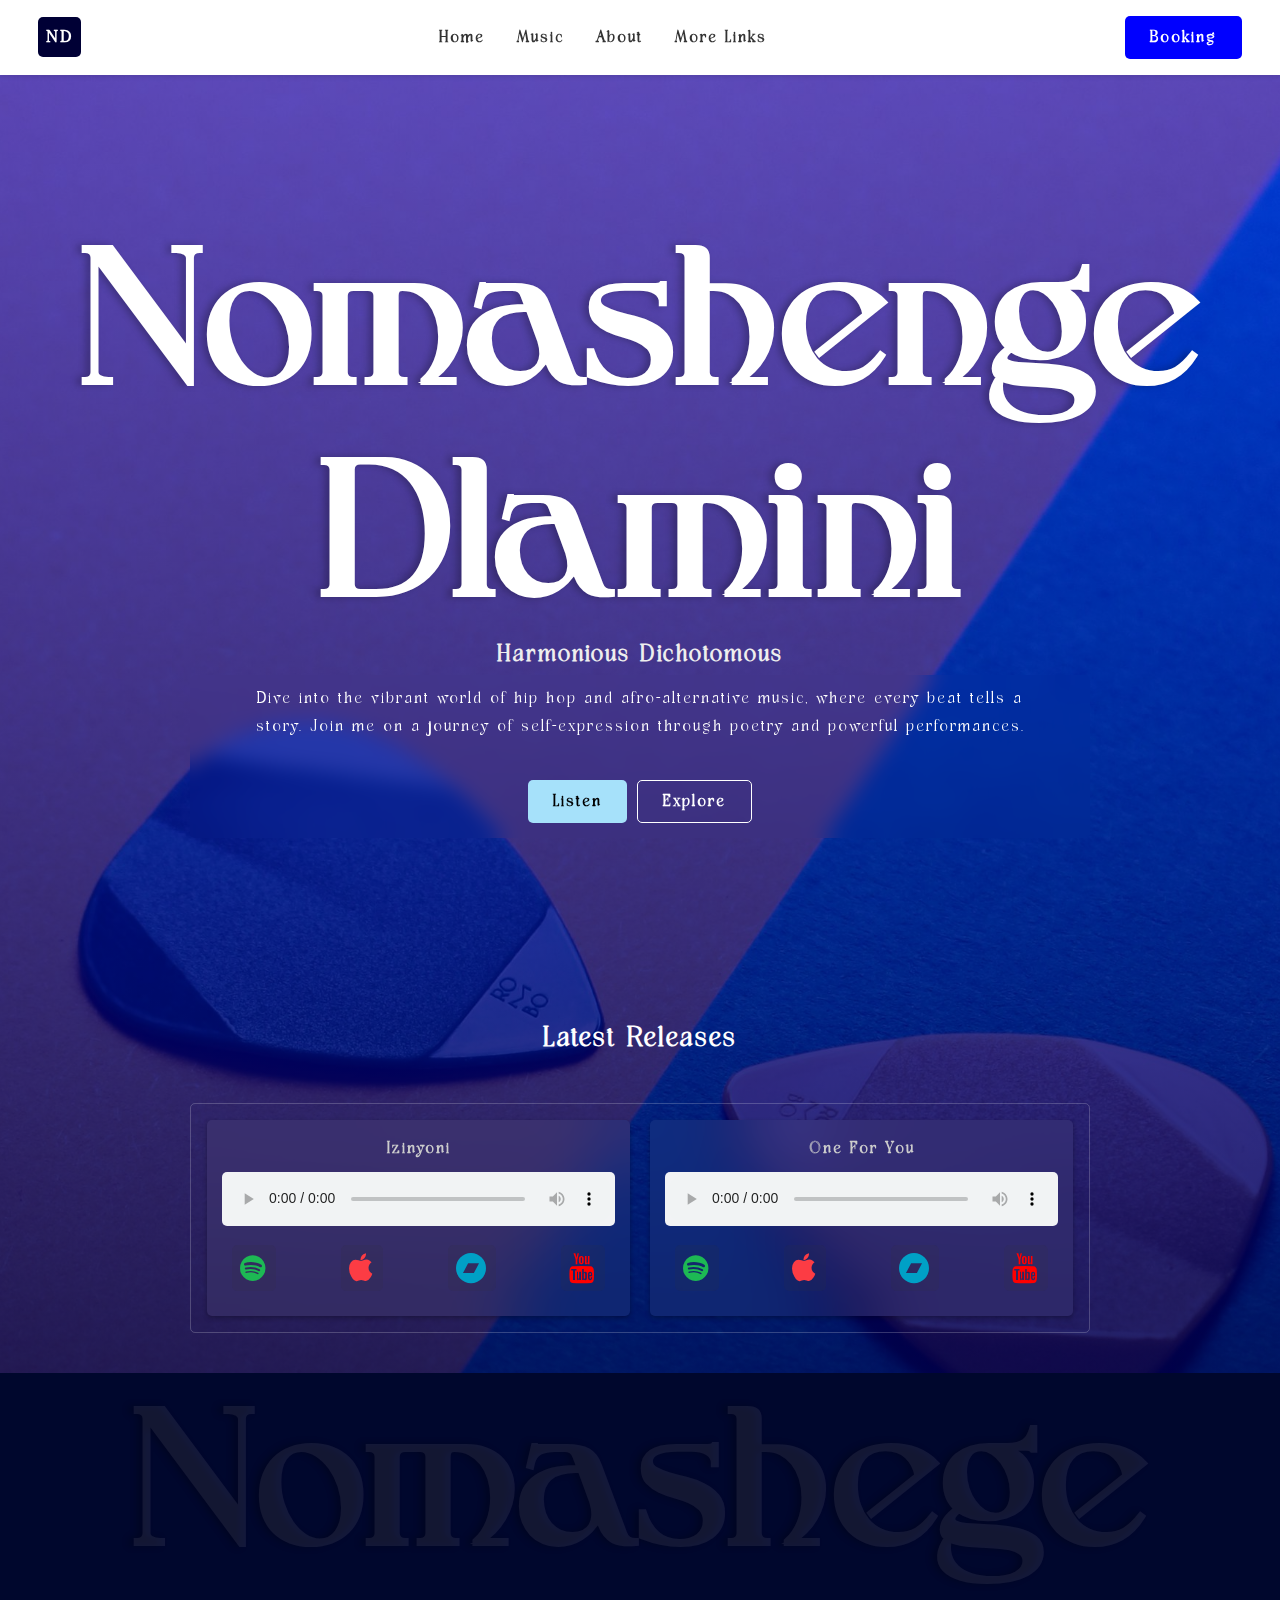
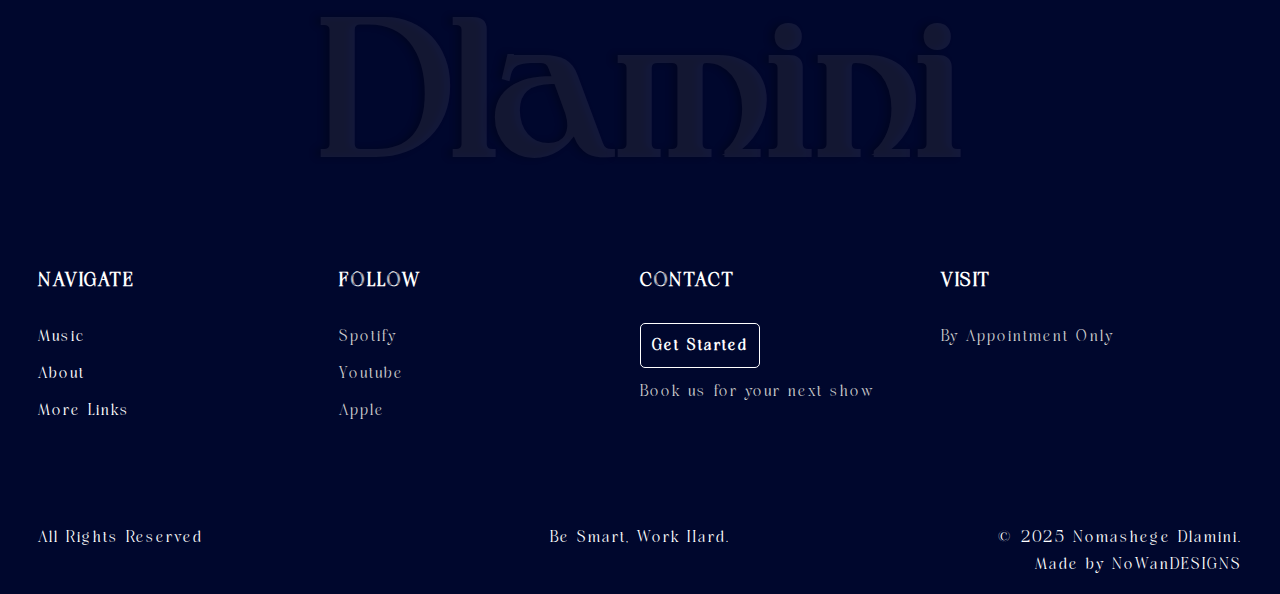
==== index.html @ 9e3f1941 "Footer section" ====
<!DOCTYPE html>
<html lang="en">
<head>
    <meta charset="UTF-8">
    <meta name="viewport" content="width=device-width, initial-scale=1.0">
    <link rel="stylesheet" href="https://cdnjs.cloudflare.com/ajax/libs/font-awesome/4.7.0/css/font-awesome.min.css">

    <link rel="stylesheet" href="style.css">
    <title>Nomashenge</title>
</head>
<body class="ovelay-color-music" >
    <header class="header">
        <nav class="navbar">
            <button class="hamburger" aria-label="Menu">
                <span></span>
                <span></span>
                <span></span>
            </button>

            <div class="logo">
            <a href="">ND<img src="" alt="" loading="lazy"></a>
        </div>


            <div class="nav-links">
                <a href="index.html">Home</a>
                <a href="about.html">Music</a>
                <a href="services.html">About</a>
                <a href="contact.html">More Links</a>
            </div>


            <a href="booking.html"><button class="login-button">Booking</button></a>
        </nav>
    </header>
    <section id="hero" >
        <div class="hero-content">
            <div class="main-title">
                <h1>Nomashenge Dlamini</h1>
            </div>
            <div class="hero-title">
                <h2>Harmonious Dichotomous</h2>
            </div>
            <div class="hero-detail">
                <div class="hero-text">
                <p>Dive into the vibrant world of hip hop and afro-alternative music, where every beat tells a story. Join me on a journey of self-expression through poetry and powerful performances.</p>
            </div>

                <div class="hero-buttons">
                    <a href="">
                        <button class="hero-btn1">Listen</button>
                        <a href="">
                            <button class="hero-btn2">Explore</button>
    

                    </a>
                </div>
            </div>
        </div>
    </section>

            <!-- Music Section -->
            <section id="music">
                <h2>Latest Releases</h2>
                <div class="music-list">
                    <div class="track">
                        <h3>Izinyoni</h3>
                        <audio controls class="audio-bg">
                            <source src="track1.mp3" type="audio/mpeg">
                            Your browser does not support the audio element.
                        </audio>
                        <div class="streaming-links">
                            <a href="#" class="fa fa-spotify"></a>
                            <a href="#" class="fa fa-apple"></a>
                            <a href="#" class="fa fa-bandcamp"></a>
                            <a href="#" class="fa fa-youtube"></a>
                        </div>
        
                    </div>
                    <div class="track">
                        <h3>One For You</h3>
                        <audio controls class="audio-bg">
                            <source src="track2.mp3" type="audio/mpeg">
                            Your browser does not support the audio element.
                        </audio>
                        <div class="streaming-links">
                            <a href="#" class="fa fa-spotify"></a>
                            <a href="#" class="fa fa-apple"></a>
                            <a href="#" class="fa fa-bandcamp"></a>
                            <a href="#" class="fa fa-youtube"></a>
                        </div>
        
                    </div>
                    <!-- Add more tracks as needed -->
                </div>
            </section>

<footer>
    <div class="bottom-title">
        <h1>Nomashege Dlamini</h1>
    </div>

    <div class="footer-grid">
        <div class="navigate col">
            <div class="col-content">
            <h3>Navigate</h3>
            <a href="">Music</a>
            <a href="">About</a>
            <a href="">More Links</a>
        </div>
        </div>
        <div class="follow col">
            <div class="col-content">

            <h3>Follow</h3>
            <span>Spotify</span>
            <span>Youtube</span>
            <span>Apple</span>
        </div>
        </div>

        <div class="contact col">
            <div class="col-content">

            <h3>Contact</h3>
            <a href="">Get Started</a>
            <p>Book us for your next show</p>
        </div>
        </div>

        <div class="visit col">
            <div class="col-content">

            <h3>Visit</h3>
            <p>By Appointment Only</p>
        </div>
        </div>
    </div>

    <div class="main-footer">
        <div class="rights">
         All Rights Reserved
    </div>

    <div class="tagline">
       Be Smart, Work Hard.
    </div>

    <div class="copyright">
        &copy; 2025 Nomashege Dlamini. Made by NoWanDESIGNS   
    </div>
    </div>
</footer>
            
    <script src="main.js"></script>
</body>
</html>
---- style.css ----
* {
    margin: 0;
    padding: 0;
    box-sizing: border-box;
    text-wrap: balance;
    font-family: 'chillen';
    letter-spacing: 2px;
    line-height: 1.7;
}

/* CSS HEX */
:root {
    --black: #02010aff;
    --oxford-blue: #04052eff;
    --federal-blue: #140152ff;
    --navy-blue: #22007cff;
    --duke-blue: #0d00a4ff;
}

/* CSS HSL */

:root {
    --black: hsla(247, 82%, 2%, 1);
    --oxford-blue: hsla(239, 84%, 10%, 1);
    --federal-blue: hsla(254, 98%, 16%, 1);
    --navy-blue: hsla(256, 100%, 24%, 1);
    --duke-blue: hsla(245, 100%, 32%, 1);

}

:root {
    /* CSS HEX */
    --oxford-blue: #00072dff;
    --penn-blue: #001c55ff;
    --royal-blue-traditional: #0a2472ff;
    --bice-blue: #0e6ba8ff;
    --non-photo-blue: #a6e1faff;

}

@font-face {
    font-family: 'falheiz';
    src: url(fonts/falheizregular-l3pne.ttf);
}

@font-face {
    font-family: 'chillen';
    src: url(fonts/Chillen.ttf);
}

@font-face {
    font-family: 'bogart trial';
    src: url(fonts/Bogart-Regular-trial.ttf);
}

a {
    text-decoration: none;
    color: #333;
}

button {
    padding: 8px 25px;
    border: none;
    border-radius: 5px;
    font-size: 1rem;
    font-weight: 600;
    cursor: pointer;
    transition: all .3s;
}

button:hover {
    transform: translateY(-3px);
}

.overlay-color {
    border-image: linear-gradient(rgba(0, 0, 255, 0.589), rgb(0, 0, 26)) fill 1;
}

.ovelay-color-music {
    border-image: linear-gradient(rgba(0, 0, 255, 0.589), rgb(0, 0, 26)) fill 1;
}

body {
    width: 100%;
    background-color: #ffffff;
    color: #333;
    height: 100%;
    background-image: url(assets/images/pexels-rombo-1510555-3477581.jpg);
    background-position: center center;
    background-repeat: no-repeat;
    background-size: cover;

}

/* Header */

.header {
    position: sticky;
    top: 0;
    left: 0;
    right: 0;
    width: 100%;
    z-index: 1000;
    background-color: #fff;
    backdrop-filter: blur(10px);
    box-shadow: 0 2px 4px rgba(0, 0, 0, 0.1);
    transition: transform 0.3s ease-in-out;
}

.navbar {
    display: flex;
    position: sticky;
    z-index: 1000;
    top: 0;
    left: 0;
    right: 0;
    justify-content: space-between;
    align-items: center;
    padding: 1rem 3%;
    max-width: 100%;
    transition: all .3s ease-in;
}

/* Hide header on scroll down */
.header.hide {
    transform: translateY(-100%);
}

.logo a {
    font-size: 1rem;
    color: #fff;
    font-weight: 600;
    background-color: rgb(0, 0, 53);
    padding: 8px;
    font-family: 'bogart trial';
    border-radius: 5px;
}

/* Navigation Links */
.nav-links {
    display: flex;
    gap: 1rem;
}

.nav-links a {
    text-decoration: none;
    font-weight: 600;
    transition: color 0.3s ease;
    font-size: 1rem;
    transition: all .3s ease;
    padding: 0 8px;
    border-radius: 5px;
}

.nav-links a:hover {
    color: #007bff;
    background-color: #e7e7e7;
}

/* Hamburger Button */
.hamburger {
    display: none;
    flex-direction: column;
    gap: 5px;
    background: none;
    border: none;
    cursor: pointer;
}

.hamburger span {
    width: 27px;
    height: 2px;
    background-color: blue;
    transition: all 0.3s ease;
}

.login-button {
    border: none;
    background-color: blue;
    color: #fff;
}

.login-button:hover {
    background-color: rgb(0, 0, 173);
}

/* Responsive Breakpoints */
@media screen and (max-width: 768px) {
    .hamburger {
        display: flex;
    }

    .nav-links {
        display: none;
        position: absolute;
        top: 100%;
        left: 0;
        width: 100%;
        background-color: rgba(255, 255, 255, 0.637);
        backdrop-filter: blur(15px);
        flex-direction: column;
        padding: 1rem;
        box-shadow: 0 2px 4px rgba(0, 0, 0, 0.1);

    }

    /* Show mobile menu when active */
    .nav-links.active {
        display: flex;
    }


}

/* Hamburger Animation */
.hamburger.active span:nth-child(1) {
    transform: rotate(45deg) translate(5px, 5px);
}

.hamburger.active span:nth-child(2) {
    opacity: 0;
}

.hamburger.active span:nth-child(3) {
    transform: rotate(-45deg) translate(5px, -5px);
}

/* End of Header */



/* Hero section */
#hero {
    width: 100%;
    height: 100dvh;
    /* background-image: url(assets/images/pexels-rombo-1510555-3477581.jpg);
    background-position: center center;
    background-repeat: no-repeat;
    background-size: cover; */
    display: flex;
    align-items: center;
    justify-content: center;
}

.hero-content {
    color: #fff;
    background-color: rgba(168, 72, 8, 0);
    width: 100%;
    height: 100%;
    padding: 1rem 3%;
    display: flex;
    flex-direction: column;
    align-items: center;
    justify-content: center;
    z-index: 0;
}

@media(max-width:768px) {

    .hero-content {
        grid-template-columns: 1fr;
        height: 45vh;
        text-align: center;
        background-color: rgba(168, 72, 8, 0);
    }

    .hero-title h1 {
        font-size: 1.3rem;
        text-align: center;
    }

    .hero-detail {
        display: flex;
        flex-direction: column;
        align-items: center;
    }

    .hero-text {
        padding-bottom: 10px;
        font-weight: 200;
        line-height: 1;
    }


}

.main-title h1 {
    text-shadow: -5px 0px 7px rgba(0, 0, 0, 0.24);
    font-size: clamp(2rem, 280px, 15vw);
    line-height: 1.1;
    word-wrap: break-word;
    overflow-wrap: break-word;
    max-width: 100%;
    text-align: center;
    font-family: 'falheiz';
}

.hero-title {
    color: #eee;
}

.hero-detail {
    max-width: 900px;
    z-index: 2;
    backdrop-filter: blur(10px);
    padding: 10px;
    border-radius: 5px;
    display: flex;
    flex-direction: column;
    align-items: center;
    /* box-shadow: 5px 5px 160px rgba(0, 0, 0, 0.568); */
}

.hero-text {
    padding-bottom: 20px;
    font-weight: 200;
    line-height: 1;
    text-align: center;
}

.hero-buttons {
    display: flex;
    gap: 10px;
    padding: 5px;
    margin-top: 15px;
}

.hero-btn1 {
    background: var(--non-photo-blue);
}

.hero-btn1:hover {
    background-color: rgb(38, 104, 226);
    color: #fff;
}

.hero-btn2 {
    background-color: transparent;
    color: #fff;
    padding: 7px 25px;
    border: 1px #fff solid;
}

/* End Of Hero Section */

/* MUSIC SECTION */

/* Music Section Styles */
#music {
    padding: 40px 20px;
    text-align: center;
    /* background-color:rgba(10, 36, 114, 0.377);
    border-top-left-radius:50%;
    border-top-right-radius: 50%; */
}


#music h2 {
    color: #fff;
    font-size: 28px;
    margin-bottom: 40px;
}


.music-list {
    display: flex;
    border: 1px solid #ffffff34;
    align-items: center;
    justify-content: space-evenly;
    gap: 20px;
    max-width: 900px;
    padding: 1rem;
    margin: 0 auto;
    border-radius: 5px;

}

@media(max-width:768px) {
    .music-list {
        flex-direction: column;
    }

    #hero {
        height: 70dvh;
    }
}



.track {
    background-color: #f4f4f410;
    backdrop-filter: blur(30px);
    border-radius: 5px;
    padding: 15px;
    width: 100%;
    max-width: 500px;
    box-shadow: 0 2px 5px rgba(0, 0, 0, 0.3);
}


.track h3 {
    font-size: 16px;
    margin-bottom: 10px;
    color: #ccc;
}


audio {
    width: 100%;
    /* background-color: #007bff; */
}

.audio-bg {
    border-radius: 5px;
    background-color: #F2F3F5;

}

/* STREAMING LINKS */

.streaming-links {
    padding: 10px;
    display: flex;
    justify-content: space-between;
    align-items: center;
    flex-wrap: wrap;
}

.streaming-links a {
    padding: 8px;
    background: #3333331f;
    border-radius: 5px;
    text-decoration: none;
    font-size: 30px;
    font-weight: 500;
    color: #f50057;
    transition: all .3s ease;
}

.streaming-links a:nth-child(1) {
    color: #1db954;
}

.streaming-links a:nth-child(2) {
    color: #fc3c44;
}

.streaming-links a:nth-child(3) {
    color: #00a0c6;
}

.streaming-links a:nth-child(4) {
    color: #ff0000;
}

.streaming-links a:hover {
    background: #555;
    transform: translateY(-2px);
}

/* END OF MUSIC SECTION */

/* BOOKING SECTION */

.container {
    max-width: 1200px;
    margin: 0 auto;
    padding: 2rem;
    color: #fff;
}

.booking-header {
    text-align: center;
    margin-bottom: 2rem;
}

.booking-header h1 {
    font-size: 2.5rem;
    margin-bottom: 0.5rem;
}

.booking-header h1 span {
    /* font-family: 'falheiz'; */
    font-size: clamp (28px, 2rem, 68px);
    /* font-weight: 200; */
    letter-spacing: clamp (14px, 1.4rem, 24px);
    /* line-height: 1.1; */
}

.booking-header h2 {
    /* color: #666; */
    font-weight: normal;
}

.form-grid {
    display: grid;
    grid-template-columns: repeat(2, 1fr);
    gap: 1.5rem;
    margin-bottom: 2rem;
}

.form-full {
    grid-column: 1 / -1;
}

.form-group {
    display: flex;
    flex-direction: column;
}

.form-group ::placeholder {
    color: #ccc;
    font-family: poppins;
    font-weight: 300;
}

.form-group label {
    margin-bottom: 0.5rem;
    font-weight: 500;
    font-family: poppins;

    /* color: #fff; */
}

.form-full-label {
    /* font-family: poppins; */
    text-transform: uppercase;
    font-size: 18px;
    border-bottom: 4px solid var(--non-photo-blue);
    padding: 8px;
}

.form-group input,
.form-group select,
.form-group textarea {
    padding: 0.75rem;
    border: 1px solid #ddd;
    border-radius: 5px;
    font-size: 1rem;
    background-color: var(--federal-blue);
    color: #f7f7f7;
    font-family: poppins;

}

.checkbox-group {
    display: grid;
    grid-template-columns: repeat(auto-fill, minmax(200px, 1fr));
    gap: 0.5rem;
    margin: 1rem 0;
}

.checkbox-item {
    display: flex;
    align-items: center;
    gap: 0.5rem;
    font-family: poppins;

}

.btn {
    background-color: var(--non-photo-blue);
    color: var(--black);
    border: none;
    padding: 0.75rem 2rem;
    font-size: 1rem;
    border-radius: 4px;
    cursor: pointer;
    transition: all 0.3s ease;
}

.btn:hover {
    background: var(--bice-blue);
    color: #fff;
}

.process-steps {
    background: #f4f4f410;
    backdrop-filter: blur(30px);
    padding: 2rem;
    border-radius: 8px;
    margin-top: 2rem;

    h3 {
        border-bottom: 4px solid var(--bice-blue);
        padding: 8px;
        margin-bottom: 20px;
    }
}

.step {
    margin-bottom: 1.5rem;
    padding-left: 2rem;
    position: relative;

    h4,
    p {
        font-family: poppins;
        color: #ccc;
        margin-bottom: 10px;
        font-weight: 300;

    }
}

.step:before {
    content: '';
    position: absolute;
    left: 0;
    top: 0;
    width: 24px;
    height: 24px;
    background: var(--bice-blue);
    border-radius: 5px;
    color: white;
    text-align: center;
    line-height: 24px;

}

@media (max-width: 768px) {
    .form-grid {
        grid-template-columns: 1fr;
    }

    .container {
        padding: 1rem;
    }

    .booking-header h1 {
        font-size: 2rem;
    }
}

/* END OF BOOKING SECTION */

/* FOOTER */

footer {
    background-color: var(--oxford-blue);
    color: #fff;
    width: 100%;
    height: 100%;
    display: flex;
    flex-direction: column;
    justify-content: space-between;
    gap: 20px;
    padding: 0 3%;
}

.bottom-title h1 {
    text-shadow: -5px 0px 7px rgba(0, 0, 0, 0.24);
    font-size: clamp(2rem, 200px, 15vw);
    line-height: 1.1;
    word-wrap: break-word;
    overflow-wrap: break-word;
    max-width: 100%;
    text-align: center;
    font-family: 'falheiz';
    color: #ffffff13;
    margin-bottom: 3rem;
}

.footer-grid {
    display: grid;
    grid-template-columns: 1fr 1fr 1fr 1fr;
    width: 100%;
    margin-bottom: 4rem;

    a{
        color: #fff;
    }

    h3{
        color: #fff;

    }

}

@media(max-width:768px){
    .footer-grid{
        grid-template-columns: 1fr;
    }

    .main-footer{
       display: grid;
    }
    
}

.col{
    display: flex;
    flex-direction: column;
    gap: 10px;
    /* border: 1px solid #333; */
}

.col-content{
    color: #ccc;
    display: flex;
    flex-direction: column;
    gap: 10px;

}

.footer-grid h3{
    font-size: 20px;
    text-transform: uppercase;
    margin-bottom: 15px;

}

.contact a{
    background-color: transparent;
    border: 1px solid #fff;
    width: 120px;
    text-align: center;
    border-radius: 5px;
    padding: 8px ;
    color: #fff;
    font-weight: 600;
}

.main-footer{
    display: grid;
    grid-template-columns: 1fr 1fr 1fr;
    justify-content: space-between;
    /* background-color: var(--black); */
    padding: 1rem 0;
}

.tagline{
    text-align: center;
}
.copyright{
    text-align: right;
}
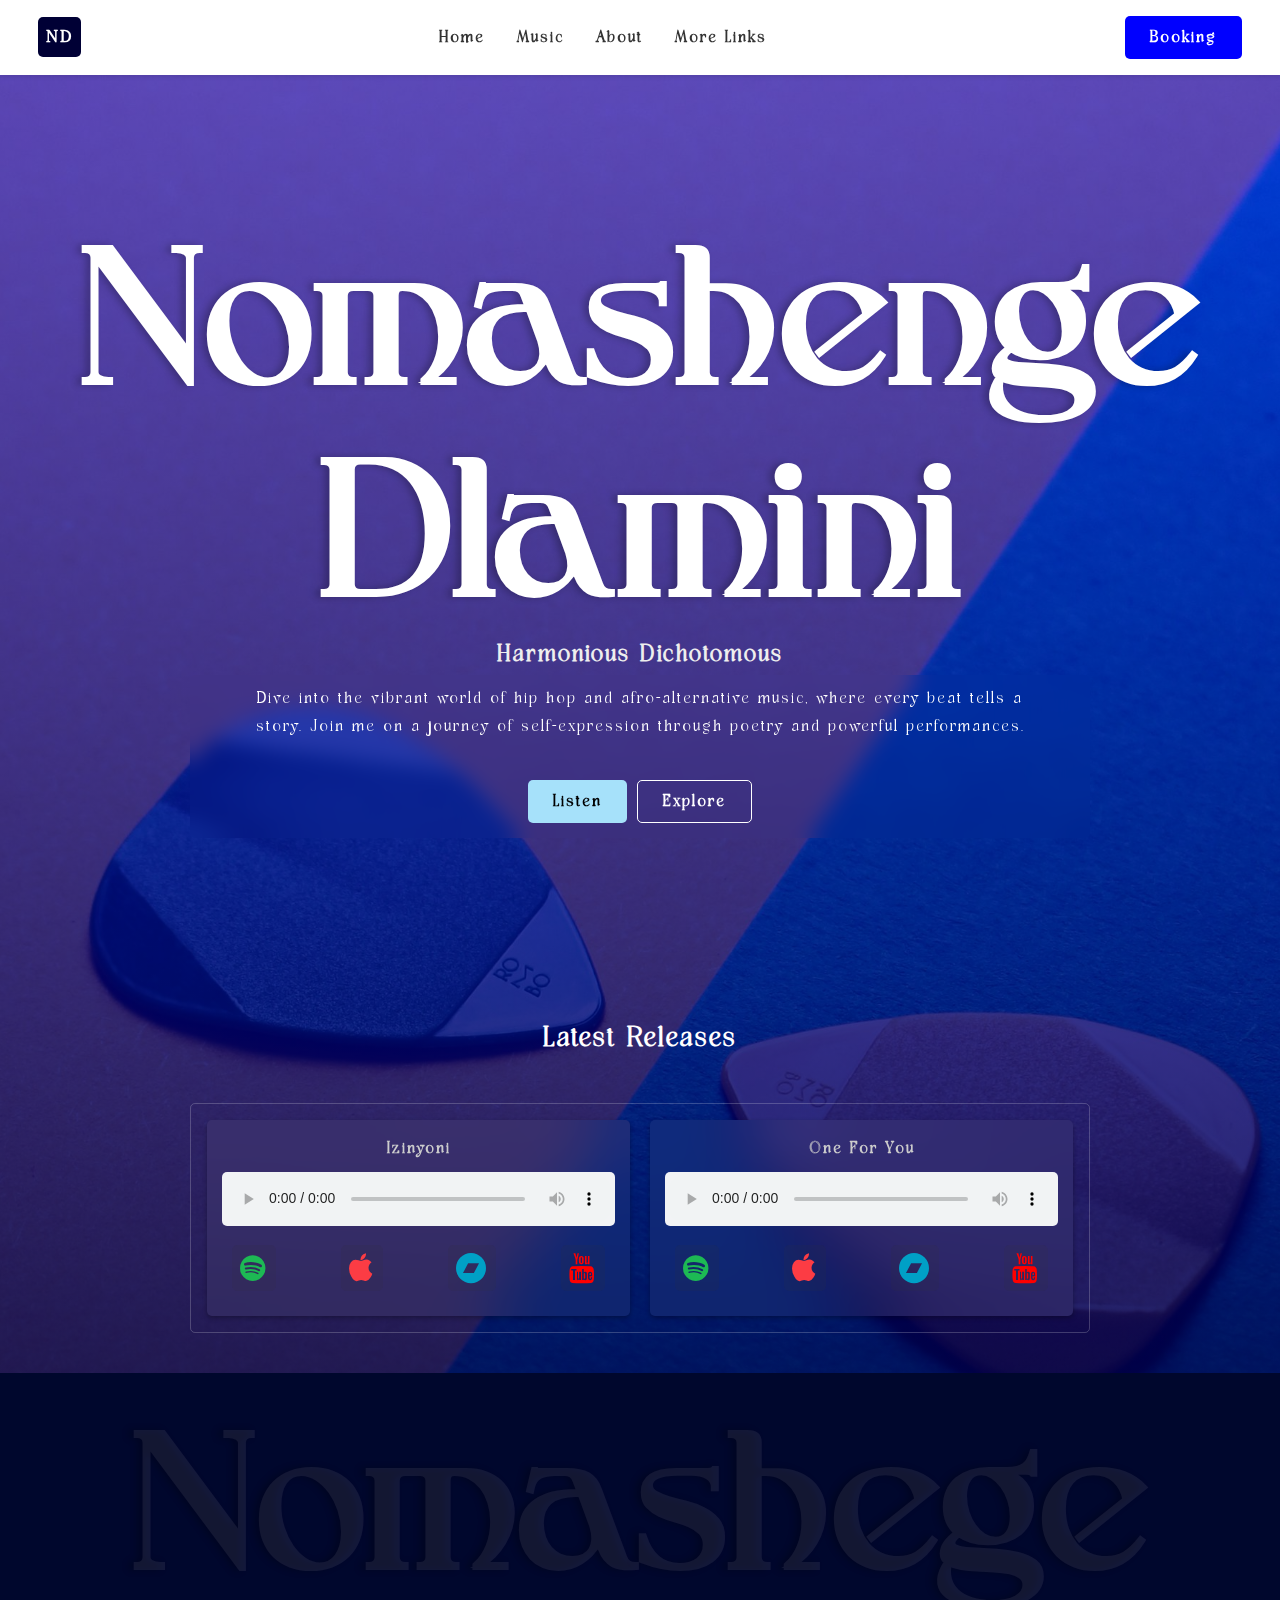
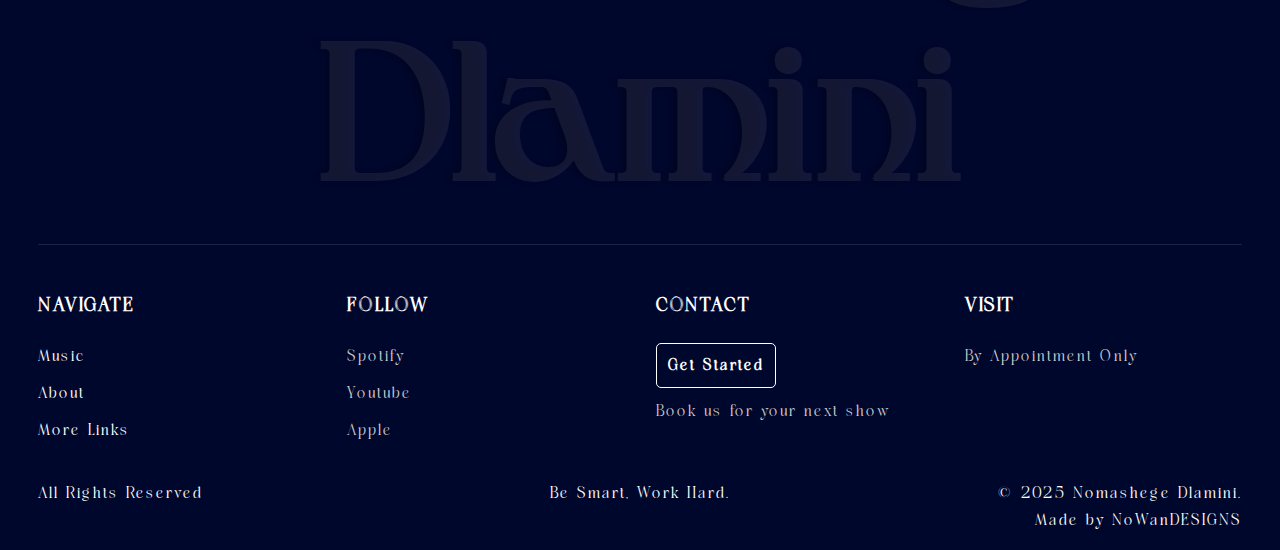
==== commit a55bc735: "Footer alignment" ====
--- a/index.html
+++ b/index.html
@@ -1,5 +1,6 @@
 <!DOCTYPE html>
 <html lang="en">
+
 <head>
     <meta charset="UTF-8">
     <meta name="viewport" content="width=device-width, initial-scale=1.0">
@@ -8,7 +9,8 @@
     <link rel="stylesheet" href="style.css">
     <title>Nomashenge</title>
 </head>
-<body class="ovelay-color-music" >
+
+<body class="ovelay-color-music">
     <header class="header">
         <nav class="navbar">
             <button class="hamburger" aria-label="Menu">
@@ -18,8 +20,8 @@
             </button>
 
             <div class="logo">
-            <a href="">ND<img src="" alt="" loading="lazy"></a>
-        </div>
+                <a href="">ND<img src="" alt="" loading="lazy"></a>
+            </div>
 
 
             <div class="nav-links">
@@ -33,7 +35,7 @@
             <a href="booking.html"><button class="login-button">Booking</button></a>
         </nav>
     </header>
-    <section id="hero" >
+    <section id="hero">
         <div class="hero-content">
             <div class="main-title">
                 <h1>Nomashenge Dlamini</h1>
@@ -43,115 +45,117 @@
             </div>
             <div class="hero-detail">
                 <div class="hero-text">
-                <p>Dive into the vibrant world of hip hop and afro-alternative music, where every beat tells a story. Join me on a journey of self-expression through poetry and powerful performances.</p>
-            </div>
+                    <p>Dive into the vibrant world of hip hop and afro-alternative music, where every beat tells a
+                        story. Join me on a journey of self-expression through poetry and powerful performances.</p>
+                </div>
 
                 <div class="hero-buttons">
                     <a href="">
                         <button class="hero-btn1">Listen</button>
                         <a href="">
                             <button class="hero-btn2">Explore</button>
-    
 
-                    </a>
+
+                        </a>
                 </div>
             </div>
         </div>
     </section>
 
-            <!-- Music Section -->
-            <section id="music">
-                <h2>Latest Releases</h2>
-                <div class="music-list">
-                    <div class="track">
-                        <h3>Izinyoni</h3>
-                        <audio controls class="audio-bg">
-                            <source src="track1.mp3" type="audio/mpeg">
-                            Your browser does not support the audio element.
-                        </audio>
-                        <div class="streaming-links">
-                            <a href="#" class="fa fa-spotify"></a>
-                            <a href="#" class="fa fa-apple"></a>
-                            <a href="#" class="fa fa-bandcamp"></a>
-                            <a href="#" class="fa fa-youtube"></a>
-                        </div>
-        
-                    </div>
-                    <div class="track">
-                        <h3>One For You</h3>
-                        <audio controls class="audio-bg">
-                            <source src="track2.mp3" type="audio/mpeg">
-                            Your browser does not support the audio element.
-                        </audio>
-                        <div class="streaming-links">
-                            <a href="#" class="fa fa-spotify"></a>
-                            <a href="#" class="fa fa-apple"></a>
-                            <a href="#" class="fa fa-bandcamp"></a>
-                            <a href="#" class="fa fa-youtube"></a>
-                        </div>
-        
-                    </div>
-                    <!-- Add more tracks as needed -->
+    <!-- Music Section -->
+    <section id="music">
+        <h2>Latest Releases</h2>
+        <div class="music-list">
+            <div class="track">
+                <h3>Izinyoni</h3>
+                <audio controls class="audio-bg">
+                    <source src="track1.mp3" type="audio/mpeg">
+                    Your browser does not support the audio element.
+                </audio>
+                <div class="streaming-links">
+                    <a href="#" class="fa fa-spotify"></a>
+                    <a href="#" class="fa fa-apple"></a>
+                    <a href="#" class="fa fa-bandcamp"></a>
+                    <a href="#" class="fa fa-youtube"></a>
                 </div>
-            </section>
 
-<footer>
-    <div class="bottom-title">
-        <h1>Nomashege Dlamini</h1>
-    </div>
+            </div>
+            <div class="track">
+                <h3>One For You</h3>
+                <audio controls class="audio-bg">
+                    <source src="track2.mp3" type="audio/mpeg">
+                    Your browser does not support the audio element.
+                </audio>
+                <div class="streaming-links">
+                    <a href="#" class="fa fa-spotify"></a>
+                    <a href="#" class="fa fa-apple"></a>
+                    <a href="#" class="fa fa-bandcamp"></a>
+                    <a href="#" class="fa fa-youtube"></a>
+                </div>
 
-    <div class="footer-grid">
-        <div class="navigate col">
-            <div class="col-content">
-            <h3>Navigate</h3>
-            <a href="">Music</a>
-            <a href="">About</a>
-            <a href="">More Links</a>
+            </div>
+            <!-- Add more tracks as needed -->
         </div>
-        </div>
-        <div class="follow col">
-            <div class="col-content">
+    </section>
 
-            <h3>Follow</h3>
-            <span>Spotify</span>
-            <span>Youtube</span>
-            <span>Apple</span>
-        </div>
+    <footer>
+        <div class="bottom-title">
+            <h1>Nomashege Dlamini</h1>
         </div>
 
-        <div class="contact col">
-            <div class="col-content">
+        <div class="footer-grid">
+            <div class="navigate col">
+                <div class="col-content">
+                    <h3>Navigate</h3>
+                    <a href="">Music</a>
+                    <a href="">About</a>
+                    <a href="">More Links</a>
+                </div>
+            </div>
+            <div class="follow col">
+                <div class="col-content">
 
-            <h3>Contact</h3>
-            <a href="">Get Started</a>
-            <p>Book us for your next show</p>
-        </div>
+                    <h3>Follow</h3>
+                    <span>Spotify</span>
+                    <span>Youtube</span>
+                    <span>Apple</span>
+                </div>
+            </div>
+
+            <div class="contact col">
+                <div class="col-content">
+
+                    <h3>Contact</h3>
+                    <a href="">Get Started</a>
+                    <p>Book us for your next show</p>
+                </div>
+            </div>
+
+            <div class="visit col">
+                <div class="col-content">
+
+                    <h3>Visit</h3>
+                    <p>By Appointment Only</p>
+                </div>
+            </div>
         </div>
 
-        <div class="visit col">
-            <div class="col-content">
+        <div class="main-footer">
+            <div class="rights">
+                All Rights Reserved
+            </div>
 
-            <h3>Visit</h3>
-            <p>By Appointment Only</p>
+            <div class="tagline">
+                Be Smart, Work Hard.
+            </div>
+
+            <div class="copyright">
+                &copy; 2025 Nomashege Dlamini. Made by NoWanDESIGNS
+            </div>
         </div>
-        </div>
-    </div>
+    </footer>
 
-    <div class="main-footer">
-        <div class="rights">
-         All Rights Reserved
-    </div>
-
-    <div class="tagline">
-       Be Smart, Work Hard.
-    </div>
-
-    <div class="copyright">
-        &copy; 2025 Nomashege Dlamini. Made by NoWanDESIGNS   
-    </div>
-    </div>
-</footer>
-            
     <script src="main.js"></script>
 </body>
+
 </html>--- a/style.css
+++ b/style.css
@@ -658,14 +658,16 @@
     text-align: center;
     font-family: 'falheiz';
     color: #ffffff13;
-    margin-bottom: 3rem;
+    padding-top: 1.5rem;
+    padding-bottom: 1.5rem;
+    border-bottom: 1px solid #ffffff1e;
 }
 
 .footer-grid {
     display: grid;
     grid-template-columns: 1fr 1fr 1fr 1fr;
     width: 100%;
-    margin-bottom: 4rem;
+    gap: 2rem;
 
     a{
         color: #fff;
@@ -684,16 +686,24 @@
     }
 
     .main-footer{
-       display: grid;
-    }
+        font-size: 11px;
+    }
+
+    .col{
+        border-top: 1px solid #333;
+        padding-top: 1.5rem;
+        }
+
+        .bottom-title h1 {
+            border: none;
+        }
     
 }
 
 .col{
     display: flex;
     flex-direction: column;
-    gap: 10px;
-    /* border: 1px solid #333; */
+    padding-top: 1.5rem;
 }
 
 .col-content{
@@ -707,7 +717,7 @@
 .footer-grid h3{
     font-size: 20px;
     text-transform: uppercase;
-    margin-bottom: 15px;
+    margin-bottom: 10px;
 
 }
 
@@ -725,7 +735,6 @@
 .main-footer{
     display: grid;
     grid-template-columns: 1fr 1fr 1fr;
-    justify-content: space-between;
     /* background-color: var(--black); */
     padding: 1rem 0;
 }
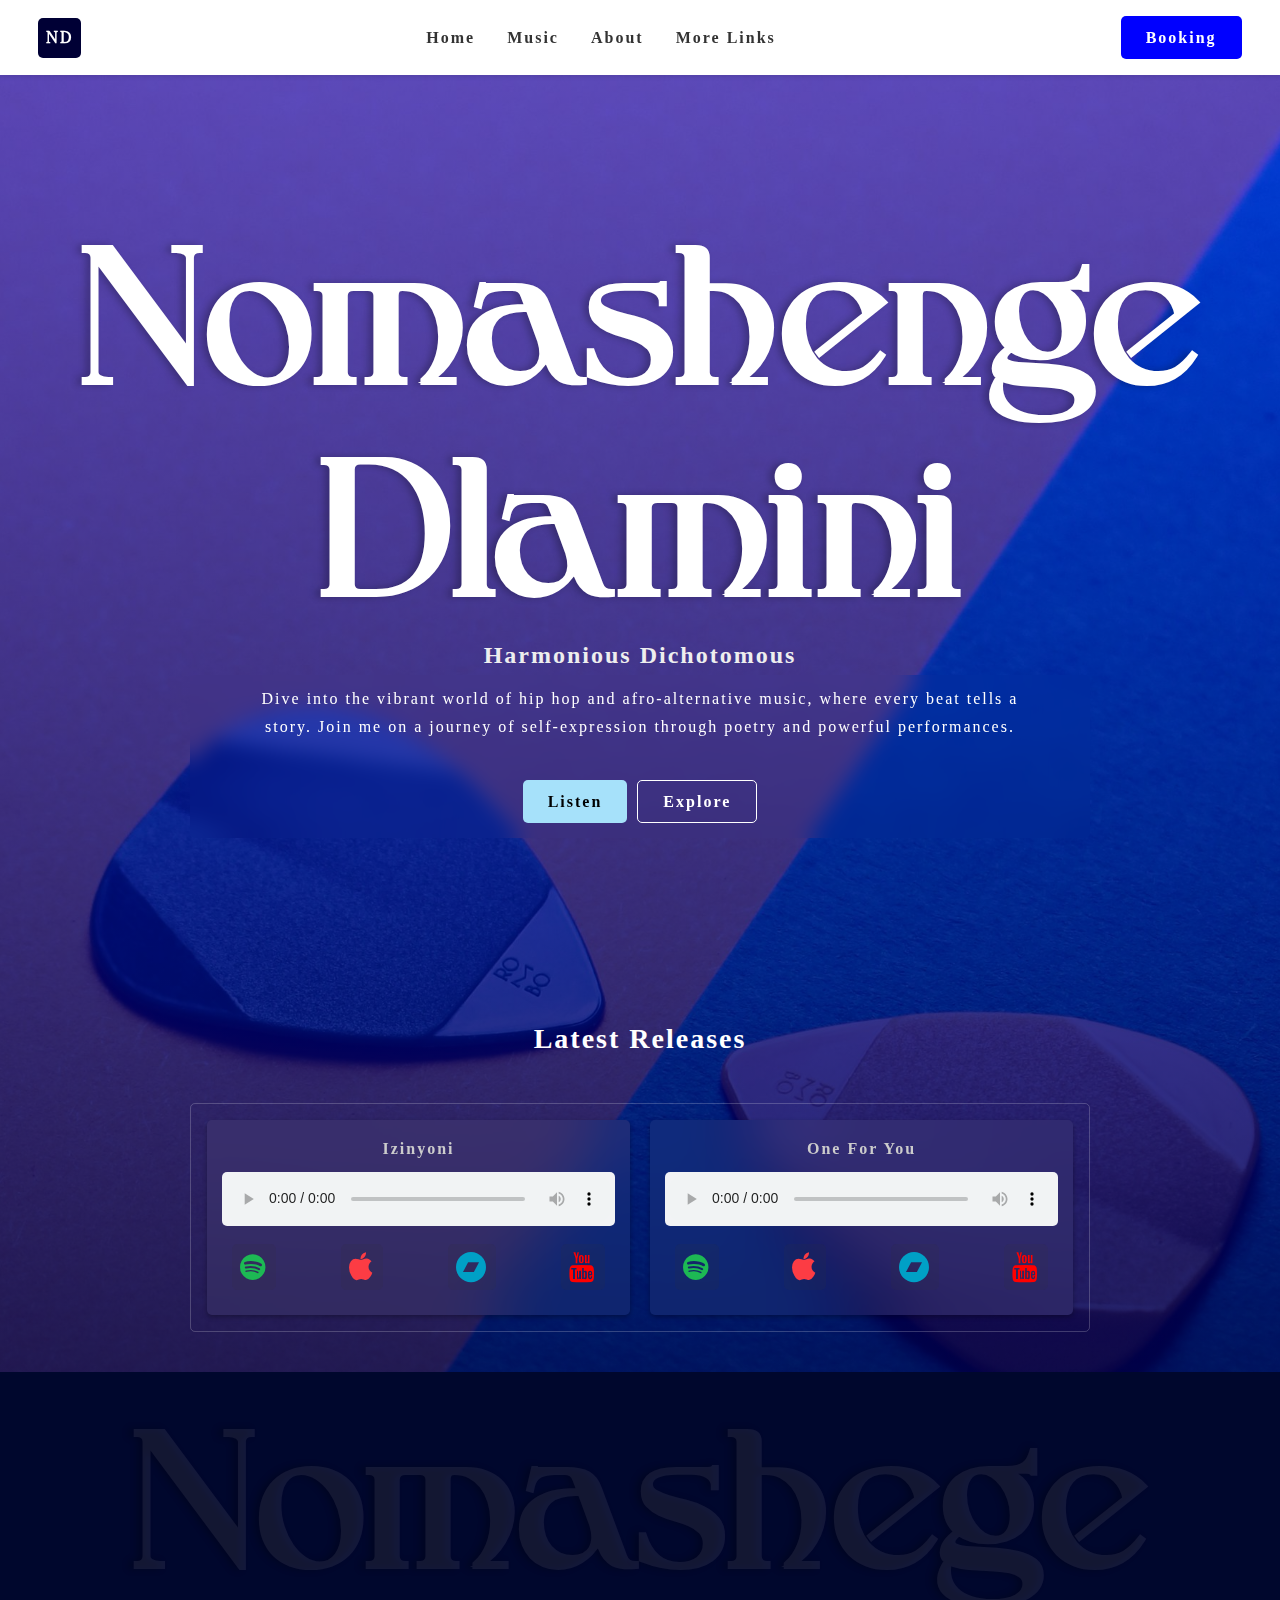
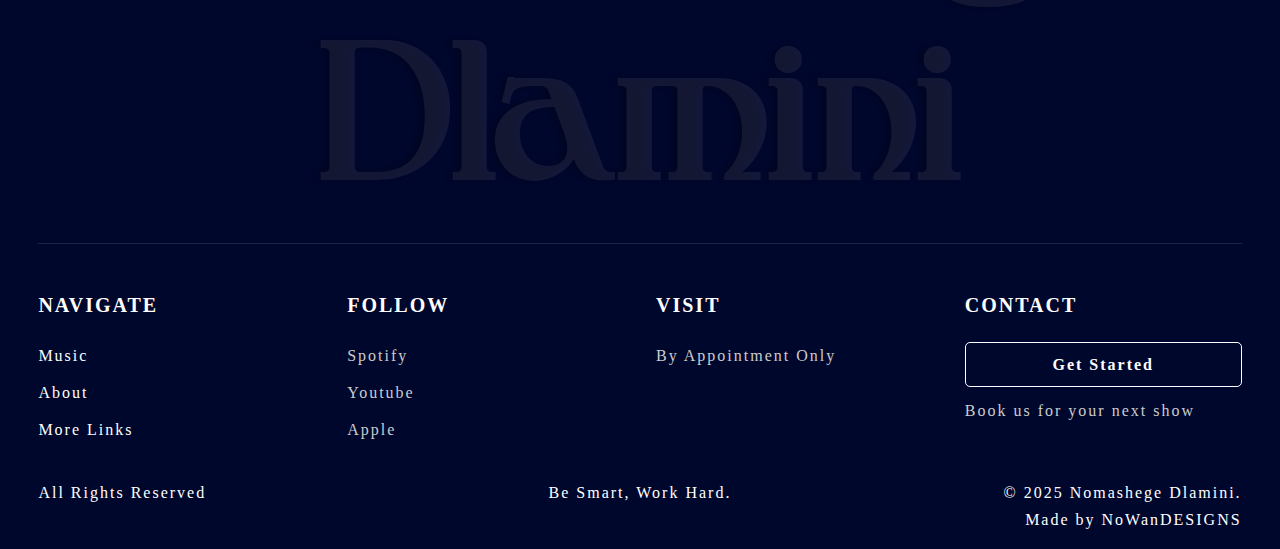
==== commit 752ea885: "About footer edit" ====
--- a/index.html
+++ b/index.html
@@ -20,14 +20,14 @@
             </button>
 
             <div class="logo">
-                <a href="">ND<img src="" alt="" loading="lazy"></a>
+                <a href="index.html">ND<img src="" alt="" loading="lazy"></a>
             </div>
 
 
             <div class="nav-links">
                 <a href="index.html">Home</a>
-                <a href="about.html">Music</a>
-                <a href="services.html">About</a>
+                <a href="   ">Music</a>
+                <a href="about.html">About</a>
                 <a href="contact.html">More Links</a>
             </div>
 
@@ -107,8 +107,8 @@
             <div class="navigate col">
                 <div class="col-content">
                     <h3>Navigate</h3>
-                    <a href="">Music</a>
-                    <a href="">About</a>
+                    <a href="music.html">Music</a>
+                    <a href="about.html">About</a>
                     <a href="">More Links</a>
                 </div>
             </div>
@@ -122,15 +122,6 @@
                 </div>
             </div>
 
-            <div class="contact col">
-                <div class="col-content">
-
-                    <h3>Contact</h3>
-                    <a href="">Get Started</a>
-                    <p>Book us for your next show</p>
-                </div>
-            </div>
-
             <div class="visit col">
                 <div class="col-content">
 
@@ -138,6 +129,17 @@
                     <p>By Appointment Only</p>
                 </div>
             </div>
+
+
+            <div class="contact col">
+                <div class="col-content">
+
+                    <h3>Contact</h3>
+                    <a href="booking.html">Get Started</a>
+                    <p>Book us for your next show</p>
+                </div>
+            </div>
+
         </div>
 
         <div class="main-footer">
--- a/style.css
+++ b/style.css
@@ -3,7 +3,7 @@
     padding: 0;
     box-sizing: border-box;
     text-wrap: balance;
-    font-family: 'chillen';
+    font-family: montserrat;
     letter-spacing: 2px;
     line-height: 1.7;
 }
@@ -669,44 +669,44 @@
     width: 100%;
     gap: 2rem;
 
-    a{
+    a {
         color: #fff;
     }
 
-    h3{
+    h3 {
         color: #fff;
 
     }
 
 }
 
-@media(max-width:768px){
-    .footer-grid{
+@media(max-width:768px) {
+    .footer-grid {
         grid-template-columns: 1fr;
     }
 
-    .main-footer{
+    .main-footer {
         font-size: 11px;
     }
 
-    .col{
+    .col {
         border-top: 1px solid #333;
         padding-top: 1.5rem;
-        }
-
-        .bottom-title h1 {
-            border: none;
-        }
-    
-}
-
-.col{
+    }
+
+    .bottom-title h1 {
+        border: none;
+    }
+
+}
+
+.col {
     display: flex;
     flex-direction: column;
     padding-top: 1.5rem;
 }
 
-.col-content{
+.col-content {
     color: #ccc;
     display: flex;
     flex-direction: column;
@@ -714,34 +714,269 @@
 
 }
 
-.footer-grid h3{
+.footer-grid h3 {
     font-size: 20px;
     text-transform: uppercase;
     margin-bottom: 10px;
 
 }
 
-.contact a{
+.contact a {
     background-color: transparent;
     border: 1px solid #fff;
-    width: 120px;
+    /* width: 120px; */
     text-align: center;
     border-radius: 5px;
-    padding: 8px ;
+    padding: 8px;
     color: #fff;
     font-weight: 600;
 }
 
-.main-footer{
+.main-footer {
     display: grid;
     grid-template-columns: 1fr 1fr 1fr;
     /* background-color: var(--black); */
     padding: 1rem 0;
 }
 
-.tagline{
+.tagline {
     text-align: center;
 }
-.copyright{
+
+.copyright {
     text-align: right;
+}
+
+/* END OF FOOTER SECTION */
+
+/* ABOUT SECTION */
+
+
+/* Main Container */
+.about-container {
+    max-width: 1200px;
+    margin: 0 auto;
+    padding: 2rem;
+    color: #fff;
+    /* background-color: #fff; */
+}
+
+/* Header Styles */
+.artist-header {
+    position: relative;
+    padding: 3rem 0;
+    border-bottom: 1px solid #ffffff31;
+}
+
+.artist-name {
+    font-family: 'Playfair Display', serif;
+    font-size: 3.5rem;
+    margin-bottom: 0.5rem;
+    background: linear-gradient(90deg, white, rgb(218, 218, 218));
+    -webkit-background-clip: text;
+    background-clip: text;
+    color: transparent;
+    display: inline-block;
+    position: relative;
+}
+
+.artist-title {
+    font-family: 'Raleway', sans-serif;
+    font-weight: 300;
+    font-size: 1.2rem;
+    letter-spacing: 3px;
+    text-transform: uppercase;
+    color: var(--secondary);
+    margin-bottom: 1.5rem;
+}
+
+/* Bio Sections */
+.bio-section {
+    margin: 3rem 0;
+    position: relative;
+}
+
+.bio-title {
+    font-family: 'Playfair Display', serif;
+    font-size: 1.8rem;
+    margin-bottom: 1.5rem;
+    color: var(--primary);
+    display: inline-block;
+    position: relative;
+}
+
+.bio-title::after {
+    content: '';
+    position: absolute;
+    bottom: -5px;
+    left: 0;
+    width: 60%;
+    height: 2px;
+    background: linear-gradient(90deg,  #a6e1faff, transparent);
+}
+
+.timeline-year {
+    display: inline-block;
+    background-color: #fff;
+    color: #333;
+    padding: 0.3rem 0.8rem;
+    border-radius: 20px;
+    font-size: 0.9rem;
+    font-weight: 600;
+    margin-right: 0.5rem;
+    margin-bottom: 0.5rem;
+}
+
+/* Accordion Style Bio Sections */
+.bio-accordion {
+    margin: 2rem 0;
+}
+
+.accordion-item {
+    margin-bottom: 1rem;
+    border: 1px solid #ffffff31;
+    border-radius: 8px;
+    overflow: hidden;
+    transition: var(--transition);
+    background-color: rgba(0, 7, 45, 0.356);
+    backdrop-filter: blur(30px);
+}
+
+.accordion-item:hover {
+    box-shadow: 0 5px 15px rgba(107, 71, 97, 0.1);
+}
+
+.accordion-header {
+    padding: 1rem 1.5rem;
+    background: linear-gradient(90deg, rgba(107, 71, 97, 0.05), transparent);
+    cursor: pointer;
+    display: flex;
+    justify-content: space-between;
+    align-items: center;
+    transition: var(--transition);
+}
+
+.accordion-header:hover {
+    background: linear-gradient(90deg, rgba(107, 71, 97, 0.1), transparent);
+}
+
+.accordion-title {
+    font-family: 'Playfair Display', serif;
+    font-size: 1.4rem;
+    color: var(--primary);
+}
+
+.accordion-icon {
+    font-size: 2.5rem;
+    color: var(--secondary);
+    transition: all .3s ease;
+}
+
+.accordion-content {
+    padding: 0 1.5rem;
+    max-height: 0;
+    overflow: hidden;
+    transition: max-height 0.5s ease;
+}
+
+.accordion-item.active .accordion-content {
+    max-height: 1000px;
+    /* Large enough to show content */
+    padding: 1.5rem;
+}
+
+.accordion-item.active .accordion-icon {
+    transform: rotate(45deg);
+}
+
+/* Highlights Section */
+.highlights {
+    display: flex;
+    flex-wrap: wrap;
+    gap: 1.5rem;
+    margin: 2rem 0;
+}
+
+.highlight-card {
+    flex: 1 1 300px;
+    padding: 1.5rem;
+    background: linear-gradient(135deg, white, var(--light));
+    border-radius: 8px;
+    border-left: 4px solid var(--non-photo-blue);
+    transition: all .3s ease;
+}
+
+.highlight-card:hover {
+    transform: translateY(-5px);
+    box-shadow: 0 8px 20px rgba(118, 129, 177, 0.15);
+}
+
+.highlight-title {
+    font-family: 'Playfair Display', serif;
+    font-size: 1.2rem;
+    color: var(--primary);
+    margin-bottom: 0.8rem;
+}
+
+/* Quote styling */
+.quote-section {
+    position: relative;
+    margin: 4rem 0;
+    padding: 3rem 2rem;
+    text-align: center;
+    background: linear-gradient(135deg, rgba(177, 118, 143, 0.1), rgba(230, 164, 196, 0.05));
+    border-radius: 10px;
+}
+
+.quote-icon {
+    font-size: 4rem;
+    color: var(--non-photo-blue);
+    position: absolute;
+    top: -1rem;
+    left: 2rem;
+}
+
+.quote-text {
+    font-family: 'Playfair Display', italic;
+    font-size: 1.5rem;
+    line-height: 1.8;
+    color: var(--primary);
+    margin-bottom: 1.5rem;
+}
+
+/* Responsive design */
+@media (max-width: 768px) {
+    .artist-name {
+        font-size: 2.5rem;
+    }
+
+    .artist-title {
+        font-size: 1rem;
+    }
+
+    .bio-title {
+        font-size: 1.5rem;
+    }
+
+    .quote-text {
+        font-size: 1.2rem;
+    }
+}
+
+@media (max-width: 480px) {
+    .container {
+        padding: 1rem;
+    }
+
+    .artist-name {
+        font-size: 2rem;
+    }
+
+    .timeline-year {
+        margin-bottom: 0.5rem;
+    }
+
+    .accordion-title {
+        font-size: 1.2rem;
+    }
 }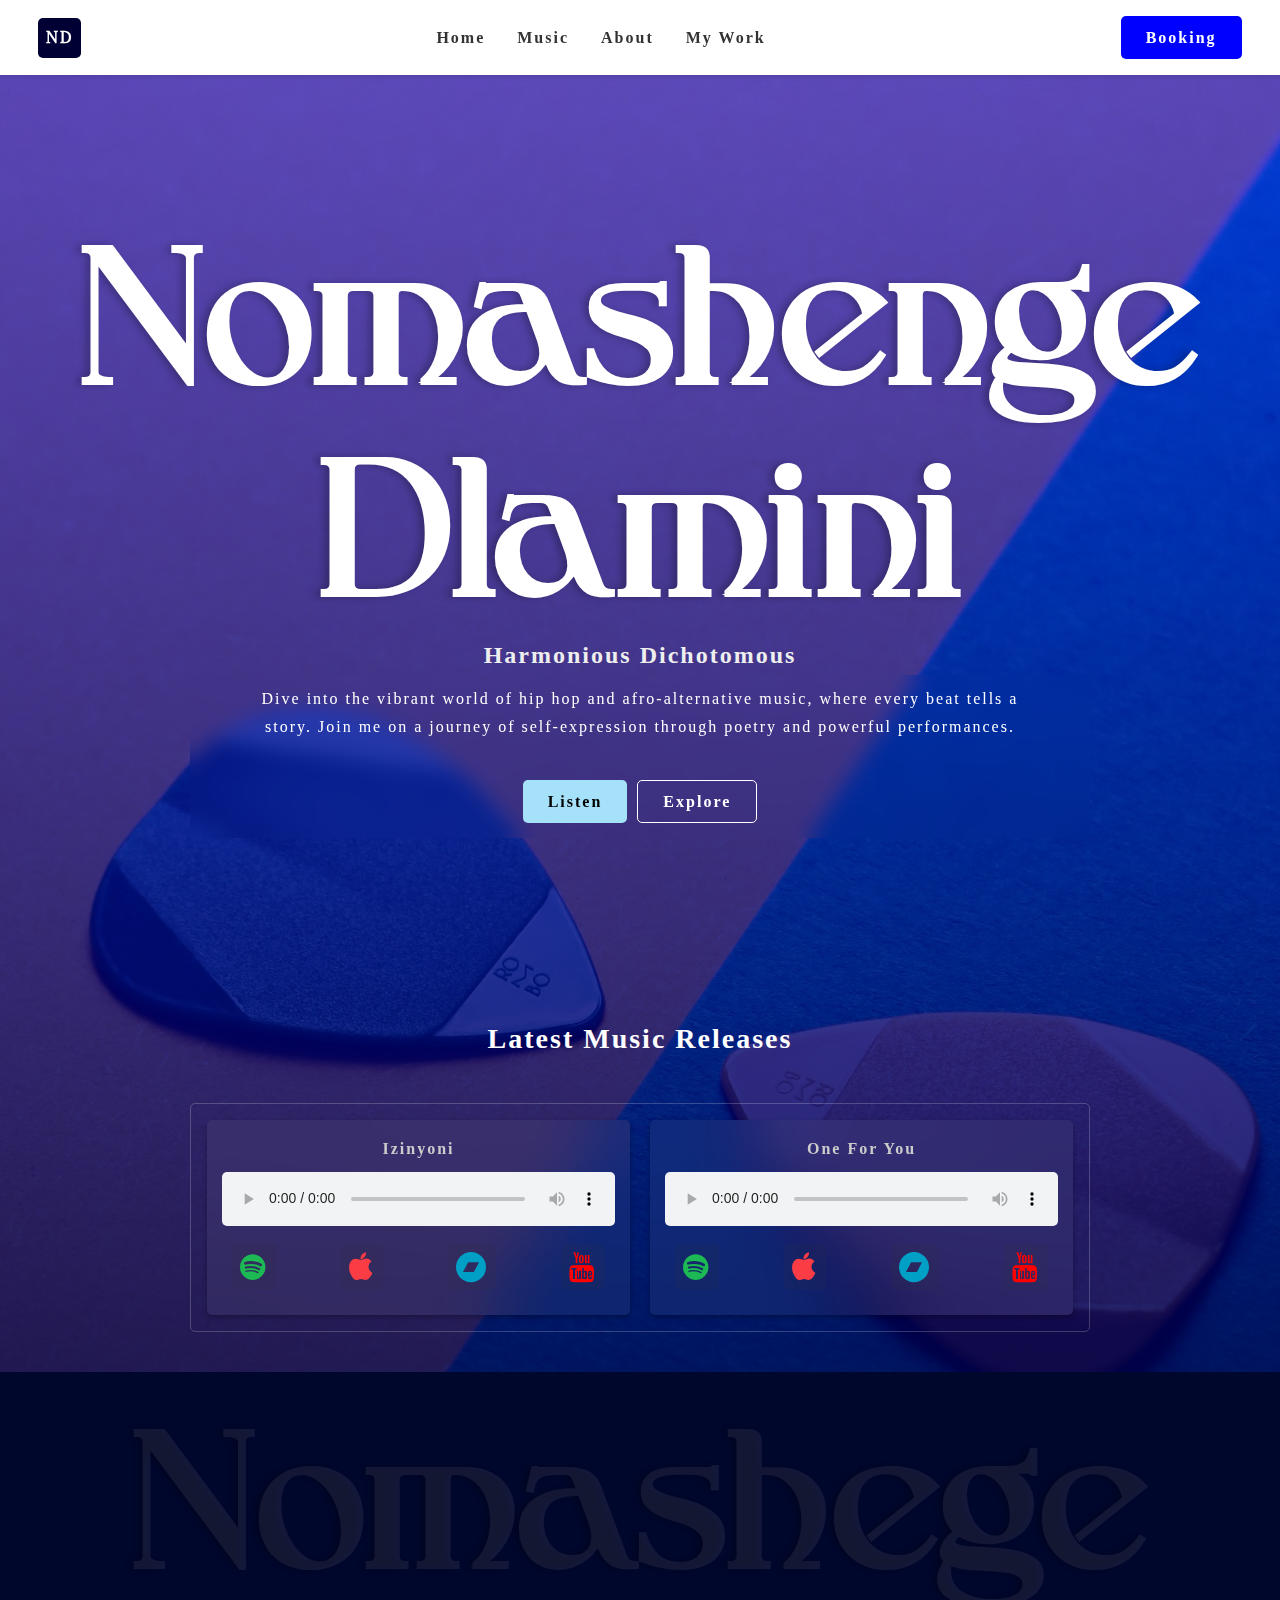
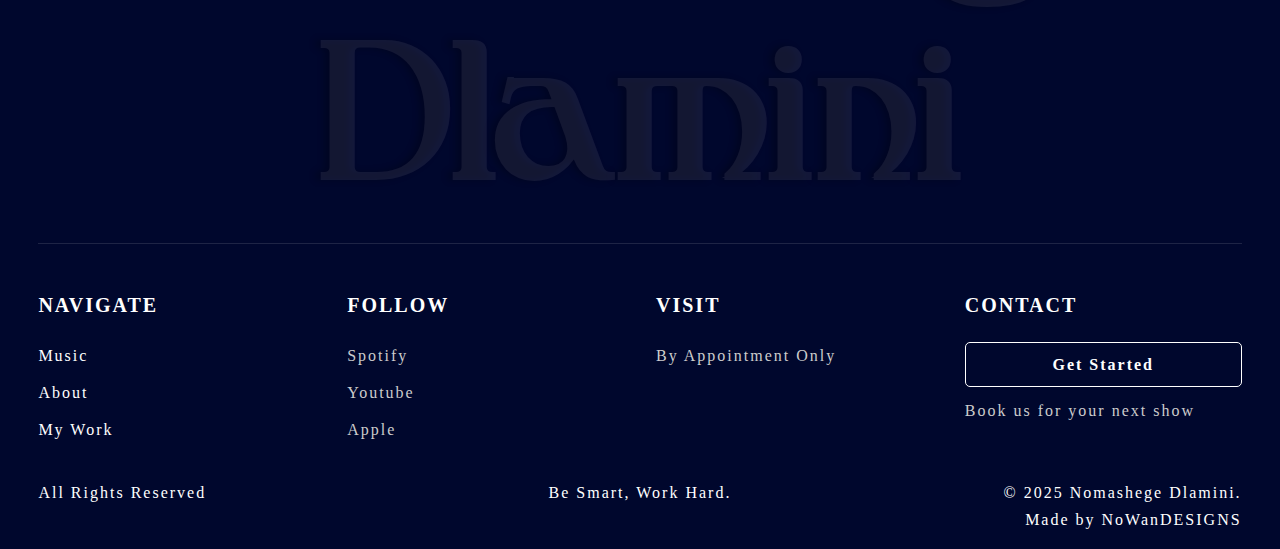
==== commit d8df933b: "Work section update" ====
--- a/index.html
+++ b/index.html
@@ -26,9 +26,9 @@
 
             <div class="nav-links">
                 <a href="index.html">Home</a>
-                <a href="   ">Music</a>
+                <a href="">Music</a>
                 <a href="about.html">About</a>
-                <a href="contact.html">More Links</a>
+                <a href="work.html">My Work</a>
             </div>
 
 
@@ -64,7 +64,7 @@
 
     <!-- Music Section -->
     <section id="music">
-        <h2>Latest Releases</h2>
+        <h2>Latest Music Releases</h2>
         <div class="music-list">
             <div class="track">
                 <h3>Izinyoni</h3>
@@ -109,7 +109,7 @@
                     <h3>Navigate</h3>
                     <a href="music.html">Music</a>
                     <a href="about.html">About</a>
-                    <a href="">More Links</a>
+                    <a href="">My Work</a>
                 </div>
             </div>
             <div class="follow col">
--- a/style.css
+++ b/style.css
@@ -3,7 +3,7 @@
     padding: 0;
     box-sizing: border-box;
     text-wrap: balance;
-    font-family: montserrat;
+    font-family: inter;
     letter-spacing: 2px;
     line-height: 1.7;
 }
@@ -16,6 +16,16 @@
     --navy-blue: #22007cff;
     --duke-blue: #0d00a4ff;
 }
+
+:root {
+    --bg-color: #121212;
+    --text-primary: #f5f5f5;
+    --text-secondary: #b3b3b3;
+    --accent-color: #9c6644;
+    --container-color: #1e1e1e;
+    --highlight: #b07d62;
+}
+
 
 /* CSS HSL */
 
@@ -497,6 +507,7 @@
     grid-template-columns: repeat(2, 1fr);
     gap: 1.5rem;
     margin-bottom: 2rem;
+    margin-top: 2rem;
 }
 
 .form-full {
@@ -766,10 +777,22 @@
     position: relative;
     padding: 3rem 0;
     border-bottom: 1px solid #ffffff31;
+    text-align: center;
+
+    h2{
+        color: #e9e9e9;
+        text-transform: uppercase;
+        /* background-color:rgba(14, 0, 164, 0.205);
+        border-radius: 5px; */
+    }
+
+    p{
+        padding-top: 2rem;
+    }
 }
 
 .artist-name {
-    font-family: 'Playfair Display', serif;
+    font-family: 'falheiz', serif;
     font-size: 3.5rem;
     margin-bottom: 0.5rem;
     background: linear-gradient(90deg, white, rgb(218, 218, 218));
@@ -797,7 +820,7 @@
 }
 
 .bio-title {
-    font-family: 'Playfair Display', serif;
+    font-family: 'chillen', serif;
     font-size: 1.8rem;
     margin-bottom: 1.5rem;
     color: var(--primary);
@@ -861,7 +884,7 @@
 }
 
 .accordion-title {
-    font-family: 'Playfair Display', serif;
+    font-family: 'chillen', serif;
     font-size: 1.4rem;
     color: var(--primary);
 }
@@ -979,4 +1002,182 @@
     .accordion-title {
         font-size: 1.2rem;
     }
+}
+
+
+/* END OF ABOUT SECTION */
+
+/* MY WORK SECTION */
+
+.work-container {
+    max-width: 1200px;
+    margin: 0 auto;
+    padding: 2rem 3%;
+}
+
+/* header {
+    text-align: center;
+    margin-bottom: 3rem;
+    position: relative;
+} */
+
+/* h1 {
+    font-size: 3rem;
+    font-weight: 300;
+    margin-bottom: 1rem;
+    letter-spacing: 2px;
+    position: relative;
+    display: inline-block;
+} */
+
+/* h1::after {
+    content: '';
+    position: absolute;
+    width: 60%;
+    height: 3px;
+    background-color: var(--accent-color);
+    bottom: -10px;
+    left: 20%;
+} */
+
+.subheading {
+    font-style: italic;
+    color: var(--text-secondary);
+    font-size: 1.2rem;
+    max-width: 600px;
+    margin: 0 auto;
+}
+
+.poetry-collection {
+    display: grid;
+    width: 100%;
+    grid-template-columns: 1fr;
+    grid-auto-rows: min-content;
+    gap: 3rem;
+    margin-top: 4rem;
+    color: #fff;
+}
+
+.poem {
+    background-color: rgba(0, 28, 85, 0.541);
+    backdrop-filter: blur(30px);
+    border-radius: 8px;
+    padding: 3rem;
+    position: relative;
+    overflow: hidden;
+    transition: all 0.3s ease;
+    box-shadow: 0 10px 30px rgba(0, 0, 0, 0.3);
+}
+
+.poem:hover {
+    transform: translateY(-5px);
+    box-shadow: 0 15px 40px rgba(0, 0, 0, 0.4);
+}
+
+.poem::before {
+    content: "";
+    position: absolute;
+    top: 0;
+    left: 0;
+    width: 5px;
+    height: 100%;
+    background-color: var(--non-photo-blue);
+    transition: width 0.3s ease;
+}
+
+.poem:hover::before {
+    width: 10px;
+}
+
+.poem-title {
+    font-size: 2rem;
+    margin-bottom: 1rem;
+    color: var(--text-primary);
+    position: relative;
+}
+
+.poem-author {
+    font-style: italic;
+    color: var(--text-secondary);
+    margin-bottom: 2rem;
+    display: block;
+}
+
+.poem-content {
+    white-space: pre-line;
+    font-size: 1.1rem;
+    line-height: 1.8;
+}
+
+.stanza {
+    margin-bottom: 1.5rem;
+}
+
+.line {
+    transition: transform 0.2s ease, color 0.2s ease;
+}
+
+.line.emphasis {
+    font-weight: bold;
+    color: var(--highlight);
+}
+
+.line.all-caps {
+    text-transform: uppercase;
+    letter-spacing: 1px;
+}
+
+/* @media (min-width: 768px) {
+    .poetry-collection {
+        grid-template-columns: repeat(auto-fit, minmax(500px, 1fr));
+    }
+} */
+
+@media (max-width: 767px) {
+    .container {
+        padding: 1.5rem;
+    }
+
+    h1 {
+        font-size: 2.2rem;
+    }
+
+    .poem {
+        padding: 2rem;
+    }
+
+    .poem-title {
+        font-size: 1.5rem;
+    }
+}
+
+.poem-content .line:hover {
+    color: var(--highlight);
+    transform: translateX(5px);
+}
+
+.scroll-indicator {
+    position: absolute;
+    bottom: 20px;
+    right: 20px;
+    width: 40px;
+    height: 40px;
+    border-radius: 50%;
+    background-color: var(--accent-color);
+    display: flex;
+    justify-content: center;
+    align-items: center;
+    cursor: pointer;
+    opacity: 0.7;
+    transition: opacity 0.3s ease;
+}
+
+.scroll-indicator:hover {
+    opacity: 1;
+}
+
+.scroll-indicator::after {
+    content: "↓";
+    color: var(--text-primary);
+    font-size: 1.5rem;
 }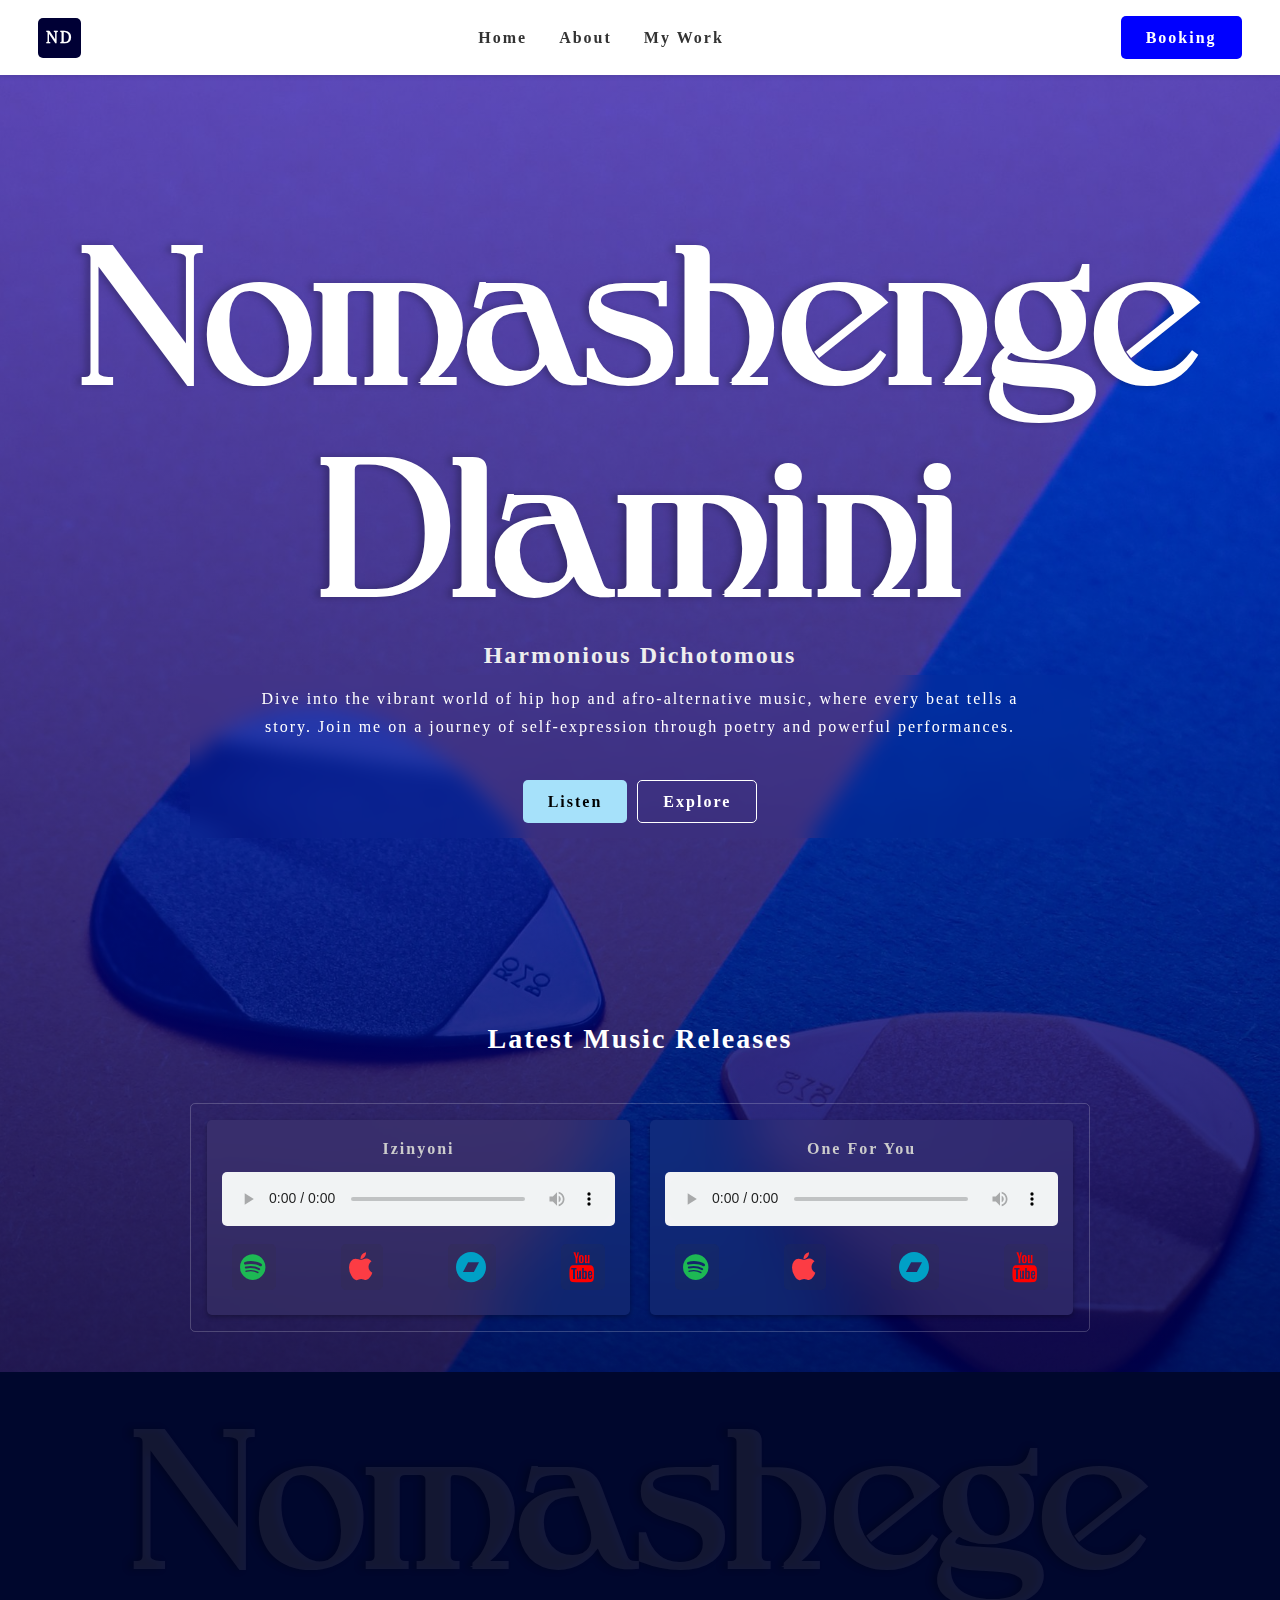
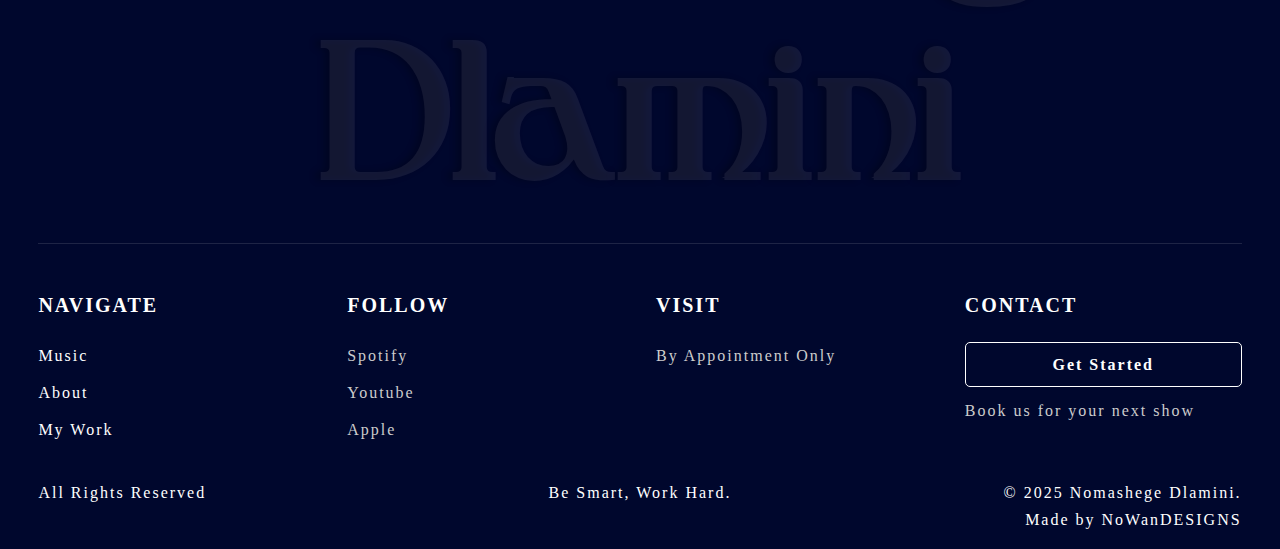
==== commit c93d2d45: "Navbar edit menu" ====
--- a/index.html
+++ b/index.html
@@ -26,7 +26,6 @@
 
             <div class="nav-links">
                 <a href="index.html">Home</a>
-                <a href="">Music</a>
                 <a href="about.html">About</a>
                 <a href="work.html">My Work</a>
             </div>
--- a/style.css
+++ b/style.css
@@ -891,7 +891,7 @@
 
 .accordion-icon {
     font-size: 2.5rem;
-    color: var(--secondary);
+    color: var(--text-primary);
     transition: all .3s ease;
 }
 
@@ -1094,7 +1094,14 @@
     margin-bottom: 1rem;
     color: var(--text-primary);
     position: relative;
-}
+    font-family: 'chillen';
+}
+
+/* .poem-info{
+    display: flex;
+    flex-direction: column;
+    border: 1px solid red;
+} */
 
 .poem-author {
     font-style: italic;
@@ -1107,6 +1114,7 @@
     white-space: pre-line;
     font-size: 1.1rem;
     line-height: 1.8;
+    color: #fff;
 }
 
 .stanza {
@@ -1163,7 +1171,7 @@
     width: 40px;
     height: 40px;
     border-radius: 50%;
-    background-color: var(--accent-color);
+    background-color: var(--duke-blue);
     display: flex;
     justify-content: center;
     align-items: center;
